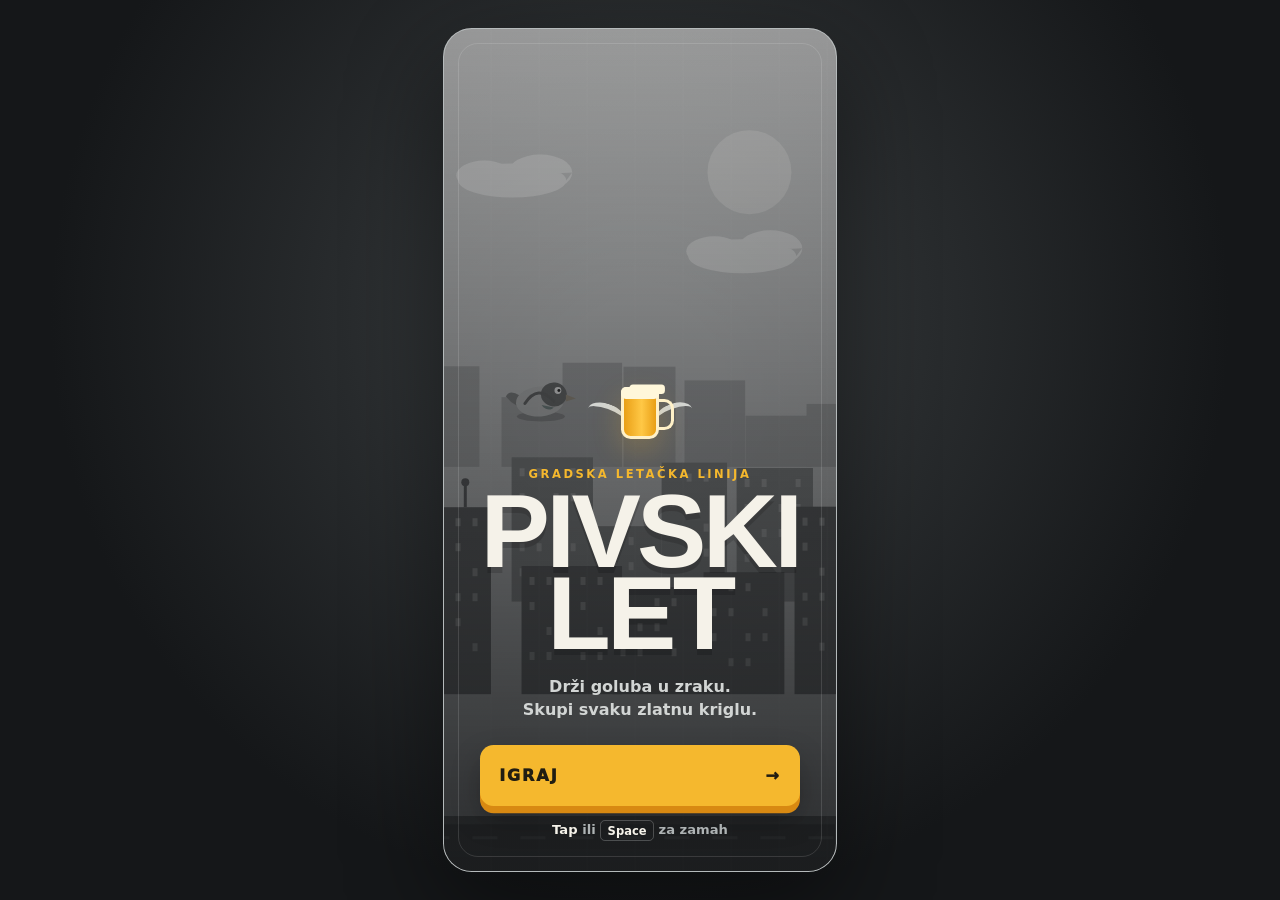
==== project/index.html @ b0bd7ba8 "Initial project baseline" ====
<!doctype html>
<html lang="hr">
  <head>
    <meta charset="UTF-8" />
    <meta name="viewport" content="width=device-width, initial-scale=1, viewport-fit=cover, maximum-scale=1, user-scalable=no" />
    <meta name="theme-color" content="#25282b" />
    <meta
      name="description"
      content="Pivski let — mala mobile-first endless flyer igra o golubu koji skuplja pive iznad grada."
    />
    <link
      rel="icon"
      type="image/svg+xml"
      href="data:image/svg+xml,%3Csvg xmlns='http://www.w3.org/2000/svg' viewBox='0 0 64 64'%3E%3Crect width='64' height='64' rx='14' fill='%2325282b'/%3E%3Cpath d='M18 15h25v34H18z' fill='%23f5b82e'/%3E%3Cpath d='M43 23h7v18h-7' fill='none' stroke='%23f5b82e' stroke-width='6'/%3E%3Cpath d='M18 15h25v8H18z' fill='%23fff4c4'/%3E%3C/svg%3E"
    />
    <title>Pivski let</title>
    <link rel="stylesheet" href="./styles/style.css" />
  </head>
  <body>
    <main class="game-shell" aria-label="Pivski let — endless flyer igra">
      <canvas id="game-canvas" aria-label="Prostor igre"></canvas>

      <section id="hud" class="hud" aria-label="Rezultat igre" hidden>
        <div class="hud-score">
          <span>REZULTAT</span>
          <strong id="score-value">0</strong>
        </div>
        <div class="hud-pill" aria-label="Skupljene pive">
          <span class="beer-dot" aria-hidden="true"></span>
          <strong id="beer-value">0</strong>
        </div>
        <div class="hud-pill hud-distance" aria-label="Prijeđena udaljenost">
          <strong id="distance-value">0 m</strong>
        </div>
      </section>

      <section id="start-screen" class="screen screen-start">
        <div class="brand-mark" aria-hidden="true">
          <span class="wing wing-left"></span>
          <span class="mug"><span></span></span>
          <span class="wing wing-right"></span>
        </div>
        <p class="eyebrow">GRADSKA LETAČKA LINIJA</p>
        <h1>PIVSKI<br />LET</h1>
        <p class="screen-copy">Drži goluba u zraku.<br />Skupi svaku zlatnu kriglu.</p>
        <button id="play-button" class="primary-button" type="button">
          <span>IGRAJ</span>
          <span aria-hidden="true">→</span>
        </button>
        <p class="control-hint"><span>Tap</span> ili <kbd>Space</kbd> za zamah</p>
      </section>

      <section id="game-over-screen" class="screen screen-over" hidden>
        <p class="eyebrow">LET JE ZAVRŠEN</p>
        <h2>KRAJ<br />RUNDE</h2>
        <div class="results" aria-label="Rezultati runde">
          <div class="result-main">
            <span>REZULTAT</span>
            <strong id="final-score">0</strong>
          </div>
          <div>
            <span>UDALJENOST</span>
            <strong id="final-distance">0 m</strong>
          </div>
          <div>
            <span>PIVE</span>
            <strong id="final-beers">0</strong>
          </div>
        </div>
        <button id="replay-button" class="primary-button" type="button">
          <span>PONOVNO</span>
          <span aria-hidden="true">↻</span>
        </button>
      </section>

      <div id="touch-prompt" class="touch-prompt" hidden aria-hidden="true">
        TAPNI ZA ZAMAH
      </div>
    </main>

    <script type="module" src="./src/main.js"></script>
  </body>
</html>
---- project/styles/style.css ----
:root {
  color-scheme: dark;
  font-family: Inter, ui-sans-serif, system-ui, -apple-system, BlinkMacSystemFont, "Segoe UI", sans-serif;
  --ink: #f5f2e9;
  --muted: #aeb3b4;
  --charcoal: #25282b;
  --panel: rgba(26, 28, 30, 0.82);
  --gold: #f5b82e;
  --gold-deep: #d88912;
}

* {
  box-sizing: border-box;
  -webkit-tap-highlight-color: transparent;
}

html,
body {
  width: 100%;
  height: 100%;
  margin: 0;
  overflow: hidden;
  overscroll-behavior: none;
  background: #151719;
}

body {
  display: grid;
  place-items: center;
  touch-action: none;
  user-select: none;
  -webkit-user-select: none;
}

button {
  font: inherit;
}

.game-shell {
  position: relative;
  isolation: isolate;
  width: 100vw;
  height: 100vh;
  height: 100svh;
  overflow: hidden;
  background: #abb0b1;
}

#game-canvas {
  display: block;
  width: 100%;
  height: 100%;
  touch-action: none;
}

.hud {
  position: absolute;
  z-index: 5;
  top: max(1rem, env(safe-area-inset-top));
  left: 1rem;
  right: 1rem;
  display: grid;
  grid-template-columns: 1fr auto auto;
  align-items: start;
  gap: 0.5rem;
  pointer-events: none;
}

.hud[hidden],
.screen[hidden],
.touch-prompt[hidden] {
  display: none;
}

.hud-score,
.hud-pill {
  min-height: 3.25rem;
  border: 1px solid rgba(255, 255, 255, 0.14);
  border-radius: 0.9rem;
  background: rgba(30, 32, 34, 0.78);
  box-shadow: 0 0.35rem 1rem rgba(0, 0, 0, 0.16);
  backdrop-filter: blur(8px);
}

.hud-score {
  display: flex;
  flex-direction: column;
  justify-content: center;
  min-width: 7.5rem;
  padding: 0.48rem 0.72rem;
}

.hud-score span,
.results span {
  color: var(--muted);
  font-size: 0.67rem;
  font-weight: 800;
  letter-spacing: 0.12em;
}

.hud-score strong {
  color: var(--ink);
  font-size: 1.35rem;
  font-variant-numeric: tabular-nums;
  line-height: 1;
}

.hud-pill {
  display: flex;
  align-items: center;
  justify-content: center;
  gap: 0.42rem;
  min-width: 3.65rem;
  padding: 0 0.7rem;
  color: var(--ink);
  font-size: 1rem;
  font-variant-numeric: tabular-nums;
}

.beer-dot {
  position: relative;
  width: 0.9rem;
  height: 1.15rem;
  border: 2px solid #fff0bd;
  border-radius: 0.15rem 0.15rem 0.28rem 0.28rem;
  background: var(--gold);
}

.beer-dot::after {
  content: "";
  position: absolute;
  top: 0.15rem;
  right: -0.42rem;
  width: 0.32rem;
  height: 0.56rem;
  border: 2px solid #fff0bd;
  border-left: 0;
  border-radius: 0 0.25rem 0.25rem 0;
}

.screen {
  position: absolute;
  z-index: 10;
  inset: 0;
  display: flex;
  flex-direction: column;
  align-items: center;
  justify-content: center;
  padding: max(2rem, env(safe-area-inset-top)) 1.5rem max(2rem, env(safe-area-inset-bottom));
  color: var(--ink);
  text-align: center;
  background:
    linear-gradient(180deg, rgba(24, 26, 28, 0.2), rgba(24, 26, 28, 0.78)),
    repeating-linear-gradient(90deg, transparent 0 46px, rgba(255, 255, 255, 0.022) 47px 48px);
  backdrop-filter: grayscale(0.8) contrast(1.04);
}

.screen::before {
  content: "";
  position: absolute;
  inset: 0.85rem;
  z-index: -1;
  border: 1px solid rgba(255, 255, 255, 0.13);
  border-radius: 1.25rem;
  pointer-events: none;
}

.screen-start {
  justify-content: flex-end;
  padding-bottom: max(2.1rem, calc(env(safe-area-inset-bottom) + 1.25rem));
}

.brand-mark {
  position: relative;
  display: flex;
  align-items: center;
  justify-content: center;
  width: 7.2rem;
  height: 4.5rem;
  margin-bottom: 1.1rem;
}

.mug {
  position: relative;
  z-index: 2;
  width: 2.5rem;
  height: 3.25rem;
  border: 0.24rem solid #fff1c8;
  border-radius: 0.35rem 0.35rem 0.6rem 0.6rem;
  background: linear-gradient(90deg, #e99f16, #ffc846 55%, #e99f16);
  box-shadow: 0 0.7rem 1.8rem rgba(245, 184, 46, 0.22);
}

.mug::before {
  content: "";
  position: absolute;
  top: -0.2rem;
  left: -0.18rem;
  width: 2.35rem;
  height: 0.72rem;
  border-radius: 0.3rem;
  background: #fff7da;
  box-shadow: 0.45rem -0.23rem 0 -0.08rem #fff7da;
}

.mug::after {
  content: "";
  position: absolute;
  top: 0.54rem;
  right: -1.12rem;
  width: 0.8rem;
  height: 1.55rem;
  border: 0.24rem solid #fff1c8;
  border-left: 0;
  border-radius: 0 0.6rem 0.6rem 0;
}

.wing {
  width: 2.6rem;
  height: 1.45rem;
  border-top: 0.32rem solid #d3d5d2;
  border-radius: 50%;
}

.wing-left {
  transform: rotate(20deg) translateX(0.3rem);
}

.wing-right {
  transform: rotate(-20deg) translateX(-0.3rem);
}

.eyebrow {
  margin: 0 0 0.65rem;
  color: var(--gold);
  font-size: 0.72rem;
  font-weight: 900;
  letter-spacing: 0.22em;
}

h1,
h2 {
  margin: 0;
  color: var(--ink);
  font-family: Impact, Haettenschweiler, "Arial Narrow Bold", sans-serif;
  font-size: clamp(4.2rem, 22vw, 6.5rem);
  font-weight: 900;
  letter-spacing: -0.035em;
  line-height: 0.78;
  text-shadow: 0 0.35rem 0 rgba(0, 0, 0, 0.15);
}

.screen-copy {
  margin: 1.35rem 0 1.45rem;
  color: #d2d5d4;
  font-size: 1rem;
  font-weight: 650;
  line-height: 1.45;
}

.primary-button {
  display: flex;
  align-items: center;
  justify-content: space-between;
  width: min(100%, 20rem);
  min-height: 3.8rem;
  padding: 0 1.2rem;
  border: 0;
  border-radius: 0.85rem;
  color: #211d12;
  background: var(--gold);
  box-shadow: 0 0.45rem 0 var(--gold-deep), 0 0.8rem 1.8rem rgba(0, 0, 0, 0.28);
  font-size: 1rem;
  font-weight: 950;
  letter-spacing: 0.12em;
  cursor: pointer;
  transition: transform 120ms ease, box-shadow 120ms ease, filter 120ms ease;
}

.primary-button:hover {
  filter: brightness(1.06);
}

.primary-button:active {
  transform: translateY(0.22rem);
  box-shadow: 0 0.23rem 0 var(--gold-deep), 0 0.5rem 1.2rem rgba(0, 0, 0, 0.25);
}

.primary-button:focus-visible {
  outline: 0.22rem solid var(--ink);
  outline-offset: 0.2rem;
}

.control-hint {
  margin: 1.05rem 0 0;
  color: var(--muted);
  font-size: 0.82rem;
  font-weight: 650;
}

.control-hint span,
.control-hint kbd {
  color: var(--ink);
}

.control-hint kbd {
  padding: 0.18rem 0.4rem;
  border: 1px solid rgba(255, 255, 255, 0.22);
  border-radius: 0.3rem;
  font-family: inherit;
  font-size: 0.72rem;
}

.screen-over h2 {
  font-size: clamp(3.8rem, 19vw, 5.8rem);
}

.results {
  display: grid;
  grid-template-columns: 1fr 1fr;
  gap: 0.55rem;
  width: min(100%, 20rem);
  margin: 1.6rem 0 1.15rem;
}

.results > div {
  display: flex;
  flex-direction: column;
  align-items: flex-start;
  min-height: 4.6rem;
  padding: 0.75rem 0.85rem;
  border: 1px solid rgba(255, 255, 255, 0.12);
  border-radius: 0.75rem;
  background: var(--panel);
  text-align: left;
}

.results .result-main {
  grid-column: 1 / -1;
  min-height: 5.7rem;
  background: linear-gradient(135deg, rgba(245, 184, 46, 0.18), var(--panel) 70%);
}

.results strong {
  margin-top: 0.14rem;
  color: var(--ink);
  font-size: 1.55rem;
  font-variant-numeric: tabular-nums;
}

.results .result-main strong {
  color: var(--gold);
  font-size: 2.35rem;
}

.touch-prompt {
  position: absolute;
  z-index: 6;
  left: 50%;
  bottom: max(4.5rem, calc(env(safe-area-inset-bottom) + 3rem));
  padding: 0.65rem 0.85rem;
  border-radius: 99px;
  color: #f1f0eb;
  background: rgba(31, 33, 35, 0.7);
  font-size: 0.72rem;
  font-weight: 900;
  letter-spacing: 0.13em;
  transform: translateX(-50%);
  animation: prompt-pulse 1.4s ease-in-out infinite;
  pointer-events: none;
}

@keyframes prompt-pulse {
  0%, 100% { opacity: 0.48; transform: translateX(-50%) scale(0.97); }
  50% { opacity: 1; transform: translateX(-50%) scale(1); }
}

@media (min-width: 700px) {
  body {
    padding: 1.5rem;
    background:
      radial-gradient(circle at 50% 35%, #3c4042, #151719 68%);
  }

  .game-shell {
    width: min(430px, calc((100vh - 3rem) * 0.462));
    height: min(844px, calc(100vh - 3rem));
    border: 1px solid rgba(255, 255, 255, 0.12);
    border-radius: 1.8rem;
    box-shadow: 0 2rem 6rem rgba(0, 0, 0, 0.48);
  }
}

@media (max-height: 660px) {
  .brand-mark { margin-bottom: 0.55rem; transform: scale(0.8); }
  .screen-copy { margin: 0.8rem 0 1rem; }
  .control-hint { margin-top: 0.7rem; }
  .results { margin: 0.9rem 0; }
}

@media (prefers-reduced-motion: reduce) {
  *,
  *::before,
  *::after {
    animation-duration: 0.01ms !important;
    animation-iteration-count: 1 !important;
    scroll-behavior: auto !important;
  }
}
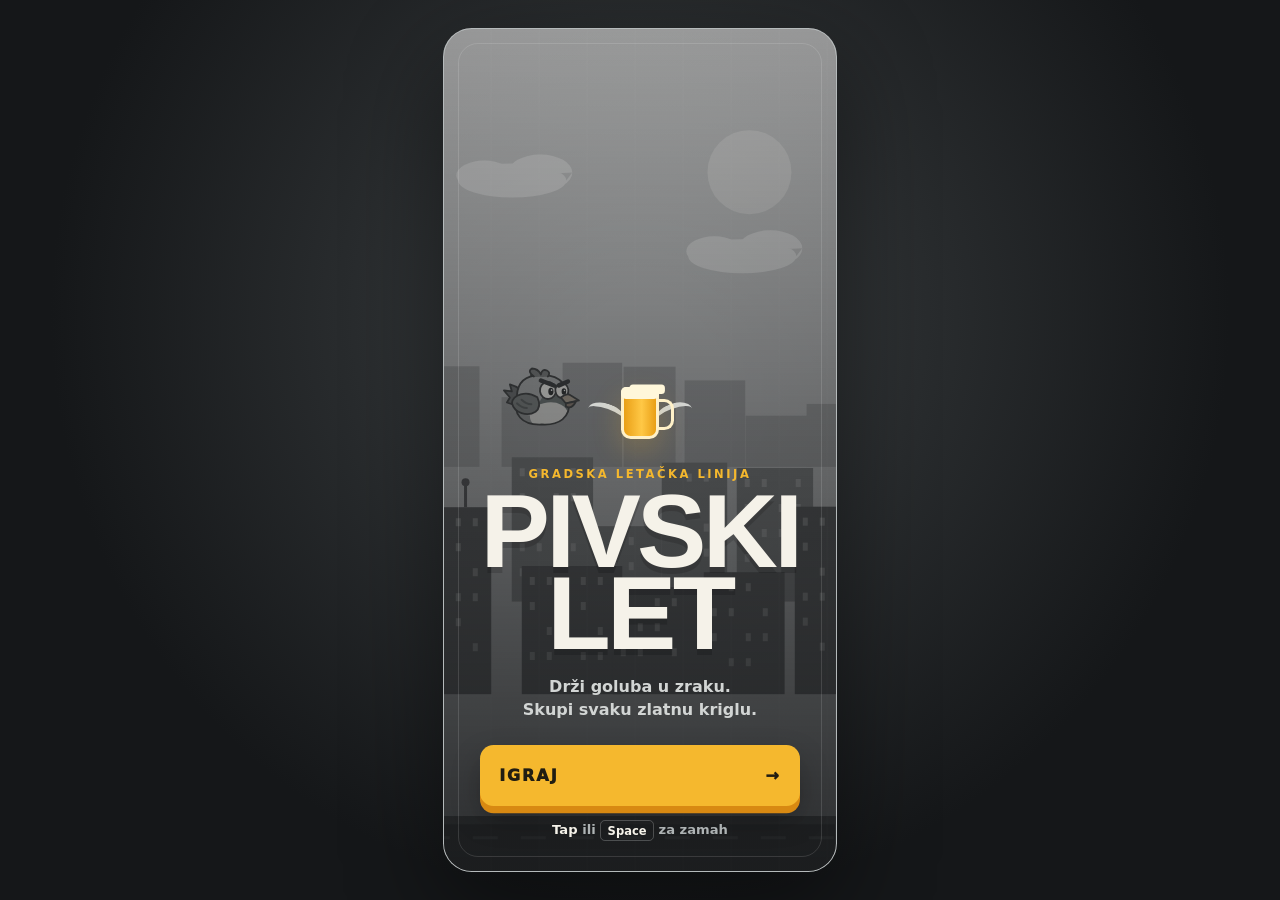
==== commit ac95c27c: "commit 2" ====
--- a/project/index.html
+++ b/project/index.html
@@ -25,12 +25,18 @@
           <span>REZULTAT</span>
           <strong id="score-value">0</strong>
         </div>
+        <div id="poop-indicator" class="poop-indicator" aria-label="Punjenje izmeta"><svg viewBox="0 0 24 24"><path d="M6 18c0-3 2-4 4-4-2-3 0-6 3-6 3 0 5 3 3 6 2 0 3 1 3 4z"/></svg><svg viewBox="0 0 24 24"><path d="M6 18c0-3 2-4 4-4-2-3 0-6 3-6 3 0 5 3 3 6 2 0 3 1 3 4z"/></svg><svg viewBox="0 0 24 24"><path d="M6 18c0-3 2-4 4-4-2-3 0-6 3-6 3 0 5 3 3 6 2 0 3 1 3 4z"/></svg><span id="coffee-boost" hidden></span></div>
         <div class="hud-pill" aria-label="Skupljene pive">
           <span class="beer-dot" aria-hidden="true"></span>
           <strong id="beer-value">0</strong>
         </div>
         <div class="hud-pill hud-distance" aria-label="Prijeđena udaljenost">
           <strong id="distance-value">0 m</strong>
+        </div>
+        <div class="hud-health" aria-label="Životi">
+          <svg class="health-heart" viewBox="0 0 24 24" aria-label="Život 1"><path d="M12 21S3 15.2 3 8.5A4.5 4.5 0 0 1 12 6a4.5 4.5 0 0 1 9 2.5C21 15.2 12 21 12 21Z"/></svg>
+          <svg class="health-heart" viewBox="0 0 24 24" aria-label="Život 2"><path d="M12 21S3 15.2 3 8.5A4.5 4.5 0 0 1 12 6a4.5 4.5 0 0 1 9 2.5C21 15.2 12 21 12 21Z"/></svg>
+          <svg class="health-heart" viewBox="0 0 24 24" aria-label="Život 3"><path d="M12 21S3 15.2 3 8.5A4.5 4.5 0 0 1 12 6a4.5 4.5 0 0 1 9 2.5C21 15.2 12 21 12 21Z"/></svg>
         </div>
       </section>
 
@@ -73,11 +79,17 @@
         </button>
       </section>
 
+      <section id="pause-overlay" class="pause-overlay" hidden>
+        <h2>PAUZA</h2>
+        <p>Pritisni Esc ili P za nastavak</p>
+      </section>
+
       <div id="touch-prompt" class="touch-prompt" hidden aria-hidden="true">
         TAPNI ZA ZAMAH
       </div>
     </main>
 
+    <script src="./assets/backgrounds/renderer.js"></script>
     <script type="module" src="./src/main.js"></script>
   </body>
 </html>
--- a/project/styles/style.css
+++ b/project/styles/style.css
@@ -60,7 +60,7 @@
   left: 1rem;
   right: 1rem;
   display: grid;
-  grid-template-columns: 1fr auto auto;
+  grid-template-columns: 1fr auto auto auto;
   align-items: start;
   gap: 0.5rem;
   pointer-events: none;
@@ -71,6 +71,49 @@
 .touch-prompt[hidden] {
   display: none;
 }
+
+.pause-overlay[hidden] {
+  display: none;
+}
+
+.pause-overlay {
+  position: absolute;
+  z-index: 8;
+  inset: 0;
+  display: flex;
+  flex-direction: column;
+  align-items: center;
+  justify-content: center;
+  color: var(--ink);
+  text-align: center;
+  background: rgba(12, 14, 16, 0.58);
+}
+
+.pause-overlay h2 {
+  margin: 0;
+  font-size: clamp(3rem, 16vw, 5rem);
+}
+
+.pause-overlay p {
+  margin: 1rem 0 0;
+  color: var(--muted);
+  font-size: 1rem;
+  font-weight: 700;
+}
+
+.poop-indicator {
+  display: flex;
+  align-items: center;
+  gap: .14rem;
+  min-height: 3.25rem;
+  padding: 0 .45rem;
+  border: 1px solid rgba(255,255,255,.14);
+  border-radius: .9rem;
+  background: rgba(30,32,34,.78);
+}
+.poop-indicator svg { width: 1.1rem; height: 1.1rem; fill: #8f705a; opacity: .35; transition: fill 200ms ease, opacity 200ms ease; }
+.poop-indicator svg.charged { fill: #5d321d; opacity: 1; }
+#coffee-boost { color: #f5b82e; font-size: .7rem; font-weight: 800; white-space: nowrap; }
 
 .hud-score,
 .hud-pill {
@@ -115,6 +158,31 @@
   color: var(--ink);
   font-size: 1rem;
   font-variant-numeric: tabular-nums;
+}
+
+.hud-health {
+  display: flex;
+  gap: 0.2rem;
+  align-items: center;
+  min-height: 3.25rem;
+  padding: 0 0.55rem;
+  border: 1px solid rgba(255, 255, 255, 0.14);
+  border-radius: 0.9rem;
+  background: rgba(30, 32, 34, 0.78);
+}
+
+.health-heart {
+  width: 1.25rem;
+  height: 1.25rem;
+  fill: #f06b62;
+  stroke: #ffd6c9;
+  stroke-width: 1.5;
+  transition: opacity 200ms ease, transform 200ms ease;
+}
+
+.health-heart.lost {
+  opacity: 0.12;
+  transform: scale(0.72);
 }
 
 .beer-dot {
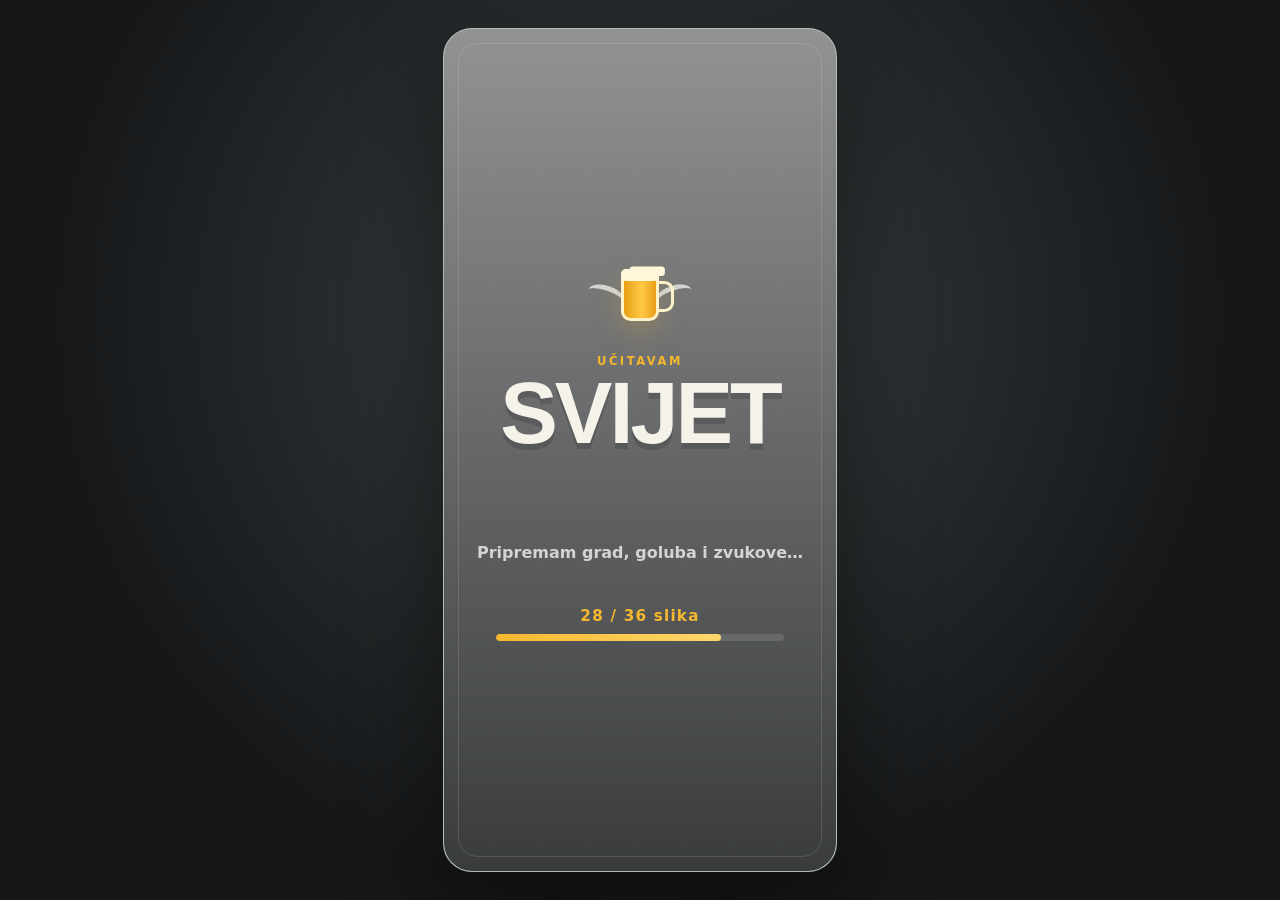
==== commit b24011f3: "Faza 10: dodaj loading screen prije start screena - index.html: novi #loading-screen overlay section" ====
--- a/project/index.html
+++ b/project/index.html
@@ -6,37 +6,52 @@
     <meta name="theme-color" content="#25282b" />
     <meta
       name="description"
-      content="Pivski let — mala mobile-first endless flyer igra o golubu koji skuplja pive iznad grada."
+      content="Doleti u Dido — mala mobile-first endless flyer igra o golubu koji leti iznad grada."
     />
     <link
       rel="icon"
       type="image/svg+xml"
       href="data:image/svg+xml,%3Csvg xmlns='http://www.w3.org/2000/svg' viewBox='0 0 64 64'%3E%3Crect width='64' height='64' rx='14' fill='%2325282b'/%3E%3Cpath d='M18 15h25v34H18z' fill='%23f5b82e'/%3E%3Cpath d='M43 23h7v18h-7' fill='none' stroke='%23f5b82e' stroke-width='6'/%3E%3Cpath d='M18 15h25v8H18z' fill='%23fff4c4'/%3E%3C/svg%3E"
     />
-    <title>Pivski let</title>
+    <title>Doleti u Dido</title>
     <link rel="stylesheet" href="./styles/style.css" />
   </head>
   <body>
-    <main class="game-shell" aria-label="Pivski let — endless flyer igra">
+    <main class="game-shell" aria-label="Doleti u Dido — endless flyer igra">
       <canvas id="game-canvas" aria-label="Prostor igre"></canvas>
 
+      <section id="loading-screen" class="screen screen-loading" aria-label="Učitavanje igre">
+        <div class="brand-mark" aria-hidden="true">
+          <span class="wing wing-left"></span>
+          <span class="mug"><span></span></span>
+          <span class="wing wing-right"></span>
+        </div>
+        <p class="eyebrow">UČITAVAM</p>
+        <h1 class="loading-headline">SVIJET<br />&nbsp;</h1>
+        <p class="screen-copy">Pripremam grad, goluba i zvukove…</p>
+        <p class="loading-progress" aria-live="polite">
+          <span id="loading-progress-text">0 / 0 slika</span>
+        </p>
+        <div class="loading-bar" aria-hidden="true">
+          <div id="loading-bar-fill" class="loading-bar-fill"></div>
+        </div>
+      </section>
+
       <section id="hud" class="hud" aria-label="Rezultat igre" hidden>
-        <div class="hud-score">
-          <span>REZULTAT</span>
-          <strong id="score-value">0</strong>
-        </div>
-        <div id="poop-indicator" class="poop-indicator" aria-label="Punjenje izmeta"><svg viewBox="0 0 24 24"><path d="M6 18c0-3 2-4 4-4-2-3 0-6 3-6 3 0 5 3 3 6 2 0 3 1 3 4z"/></svg><svg viewBox="0 0 24 24"><path d="M6 18c0-3 2-4 4-4-2-3 0-6 3-6 3 0 5 3 3 6 2 0 3 1 3 4z"/></svg><svg viewBox="0 0 24 24"><path d="M6 18c0-3 2-4 4-4-2-3 0-6 3-6 3 0 5 3 3 6 2 0 3 1 3 4z"/></svg><span id="coffee-boost" hidden></span></div>
-        <div class="hud-pill" aria-label="Skupljene pive">
-          <span class="beer-dot" aria-hidden="true"></span>
-          <strong id="beer-value">0</strong>
-        </div>
-        <div class="hud-pill hud-distance" aria-label="Prijeđena udaljenost">
-          <strong id="distance-value">0 m</strong>
-        </div>
-        <div class="hud-health" aria-label="Životi">
+        <div class="hud-block hud-health" aria-label="Životi">
           <svg class="health-heart" viewBox="0 0 24 24" aria-label="Život 1"><path d="M12 21S3 15.2 3 8.5A4.5 4.5 0 0 1 12 6a4.5 4.5 0 0 1 9 2.5C21 15.2 12 21 12 21Z"/></svg>
           <svg class="health-heart" viewBox="0 0 24 24" aria-label="Život 2"><path d="M12 21S3 15.2 3 8.5A4.5 4.5 0 0 1 12 6a4.5 4.5 0 0 1 9 2.5C21 15.2 12 21 12 21Z"/></svg>
           <svg class="health-heart" viewBox="0 0 24 24" aria-label="Život 3"><path d="M12 21S3 15.2 3 8.5A4.5 4.5 0 0 1 12 6a4.5 4.5 0 0 1 9 2.5C21 15.2 12 21 12 21Z"/></svg>
+        </div>
+        <div class="hud-block hud-beer" aria-label="Skupljene pive">
+          <span class="beer-icon" aria-hidden="true"></span>
+          <strong id="beer-value">0</strong>
+        </div>
+        <div class="hud-block hud-coffee" aria-label="Skupljene kave">
+          <span class="coffee-icon" aria-hidden="true">
+            <span class="coffee-steam"></span>
+          </span>
+          <strong id="coffee-value">0</strong>
         </div>
       </section>
 
@@ -46,9 +61,9 @@
           <span class="mug"><span></span></span>
           <span class="wing wing-right"></span>
         </div>
-        <p class="eyebrow">GRADSKA LETAČKA LINIJA</p>
-        <h1>PIVSKI<br />LET</h1>
-        <p class="screen-copy">Drži goluba u zraku.<br />Skupi svaku zlatnu kriglu.</p>
+        <p class="eyebrow">&nbsp;</p>
+        <h1>Doleti<br />u Dido</h1>
+        <p class="screen-copy">Drži goluba u zraku.</p>
         <button id="play-button" class="primary-button" type="button">
           <span>IGRAJ</span>
           <span aria-hidden="true">→</span>
@@ -61,16 +76,16 @@
         <h2>KRAJ<br />RUNDE</h2>
         <div class="results" aria-label="Rezultati runde">
           <div class="result-main">
-            <span>REZULTAT</span>
+            <span>UKUPNO</span>
             <strong id="final-score">0</strong>
-          </div>
-          <div>
-            <span>UDALJENOST</span>
-            <strong id="final-distance">0 m</strong>
           </div>
           <div>
             <span>PIVE</span>
             <strong id="final-beers">0</strong>
+          </div>
+          <div>
+            <span>KAVE</span>
+            <strong id="final-coffees">0</strong>
           </div>
         </div>
         <button id="replay-button" class="primary-button" type="button">
--- a/project/styles/style.css
+++ b/project/styles/style.css
@@ -56,14 +56,43 @@
 .hud {
   position: absolute;
   z-index: 5;
-  top: max(1rem, env(safe-area-inset-top));
-  left: 1rem;
-  right: 1rem;
+  bottom: max(0.7rem, env(safe-area-inset-bottom));
+  left: 0.7rem;
+  right: 0.7rem;
   display: grid;
-  grid-template-columns: 1fr auto auto auto;
-  align-items: start;
-  gap: 0.5rem;
+  grid-template-columns: auto 1fr 1fr;
+  align-items: stretch;
+  gap: 0.4rem;
   pointer-events: none;
+}
+
+.hud-block {
+  display: flex;
+  align-items: center;
+  justify-content: center;
+  gap: 0.4rem;
+  min-height: 2.7rem;
+  padding: 0 0.7rem;
+  border: 1px solid rgba(255, 255, 255, 0.14);
+  border-radius: 0.85rem;
+  background: rgba(30, 32, 34, 0.78);
+  box-shadow: 0 0.3rem 0.85rem rgba(0, 0, 0, 0.16);
+  backdrop-filter: blur(8px);
+  color: var(--ink);
+  font-size: 0.95rem;
+  font-weight: 800;
+  font-variant-numeric: tabular-nums;
+  overflow: visible;
+}
+
+.hud-beer,
+.hud-coffee {
+  justify-content: center;
+}
+
+.hud-health {
+  gap: 0.18rem;
+  padding: 0 0.5rem;
 }
 
 .hud[hidden],
@@ -136,14 +165,22 @@
 .hud-score span,
 .results span {
   color: var(--muted);
-  font-size: 0.67rem;
+  font-size: 0.58rem;
   font-weight: 800;
   letter-spacing: 0.12em;
 }
 
 .hud-score strong {
   color: var(--ink);
-  font-size: 1.35rem;
+  font-size: 1.1rem;
+  font-variant-numeric: tabular-nums;
+  line-height: 1;
+}
+
+.hud-distance strong {
+  color: var(--gold);
+  font-size: 0.78rem;
+  font-weight: 800;
   font-variant-numeric: tabular-nums;
   line-height: 1;
 }
@@ -172,8 +209,8 @@
 }
 
 .health-heart {
-  width: 1.25rem;
-  height: 1.25rem;
+  width: 1.05rem;
+  height: 1.05rem;
   fill: #f06b62;
   stroke: #ffd6c9;
   stroke-width: 1.5;
@@ -185,25 +222,106 @@
   transform: scale(0.72);
 }
 
-.beer-dot {
+/* Beer mug icon — gold body, white foam head, handle on the right.
+   Sized to match the coffee cup next to it. */
+.beer-icon {
   position: relative;
-  width: 0.9rem;
-  height: 1.15rem;
-  border: 2px solid #fff0bd;
-  border-radius: 0.15rem 0.15rem 0.28rem 0.28rem;
-  background: var(--gold);
-}
-
-.beer-dot::after {
+  display: inline-block;
+  width: 1.2rem;
+  height: 1.5rem;
+  border: 0.16rem solid #fff0bd;
+  border-bottom: 0.16rem solid #fff0bd;
+  border-radius: 0.16rem 0.16rem 0.22rem 0.22rem;
+  background: linear-gradient(180deg, #ffd76b 0%, #f5b82e 60%, #d88912 100%);
+  box-shadow: inset 0 0.22rem 0 rgba(255, 255, 255, 0.45),
+              0 0 0.55rem rgba(245, 184, 46, 0.55);
+}
+.beer-icon::before {
+  /* Foam head */
   content: "";
   position: absolute;
-  top: 0.15rem;
-  right: -0.42rem;
-  width: 0.32rem;
-  height: 0.56rem;
-  border: 2px solid #fff0bd;
+  top: -0.14rem;
+  left: -0.06rem;
+  right: -0.06rem;
+  height: 0.4rem;
+  background: #fff7da;
+  border-radius: 0.7rem 0.7rem 0.25rem 0.25rem / 0.7rem 0.7rem 0.25rem 0.25rem;
+}
+.beer-icon::after {
+  /* Handle */
+  content: "";
+  position: absolute;
+  top: 0.36rem;
+  right: -0.52rem;
+  width: 0.4rem;
+  height: 0.62rem;
+  border: 0.16rem solid #fff0bd;
   border-left: 0;
-  border-radius: 0 0.25rem 0.25rem 0;
+  border-radius: 0 0.32rem 0.32rem 0;
+}
+
+/* Coffee cup icon — matches the in-level drawCoffee() style:
+   a cream-white cup with a handle on the right, two steam wisps rising
+   above it, and the same warm gold glow as the beer. Sized to match
+   the beer mug (1.2 × 1.5 rem body). */
+.coffee-icon {
+  position: relative;
+  display: inline-block;
+  width: 1.2rem;
+  height: 1.5rem;
+  border: 0.14rem solid #ffffff;
+  border-radius: 0.22rem 0.22rem 0.32rem 0.32rem;
+  background: #ffffff;
+  /* Same warm gold glow as the beer / in-level coffee collectible. */
+  box-shadow: 0 0 0.55rem rgba(245, 184, 46, 0.55);
+  margin-top: 0.55rem; /* room for steam above */
+}
+
+/* Handle — small ear on the right side. */
+.coffee-icon::after {
+  content: "";
+  position: absolute;
+  top: 0.5rem;
+  right: -0.34rem;
+  width: 0.28rem;
+  height: 0.5rem;
+  border: 0.14rem solid #ffffff;
+  border-left: 0;
+  border-radius: 0 0.28rem 0.28rem 0;
+  background: transparent;
+}
+
+/* Steam — two thin wavy lines rising above the cup, drawn on a child
+   <span> so they can use ::before and ::after independently of the cup. */
+.coffee-steam {
+  position: absolute;
+  left: 50%;
+  top: -0.55rem;
+  width: 1rem;
+  height: 0.6rem;
+  margin-left: -0.5rem;
+  pointer-events: none;
+}
+.coffee-steam::before,
+.coffee-steam::after {
+  content: "";
+  position: absolute;
+  top: 0;
+  width: 0.16rem;
+  height: 0.55rem;
+  border-radius: 0.16rem 0.16rem 0 0;
+  border: 0.1rem solid #ffffff;
+  border-bottom: 0;
+  background: transparent;
+}
+.coffee-steam::before {
+  left: 0.2rem;
+  height: 0.55rem;
+}
+.coffee-steam::after {
+  right: 0.2rem;
+  height: 0.45rem;
+  top: 0.05rem;
 }
 
 .screen {
@@ -236,6 +354,112 @@
 .screen-start {
   justify-content: flex-end;
   padding-bottom: max(2.1rem, calc(env(safe-area-inset-bottom) + 1.25rem));
+}
+
+/* Loading screen — shown while parallax PNGs and bird SVG are being fetched
+   and decoded. Same dark frame as other screens, but with breathing wings,
+   a determinate progress bar, and the percentage text updated every batch. */
+.screen-loading {
+  z-index: 20; /* above other screens so nothing else bleeds through */
+  justify-content: center;
+  padding-top: max(2rem, env(safe-area-inset-top));
+  padding-bottom: max(2rem, env(safe-area-inset-bottom));
+}
+
+/* Hide determinate elements until first progress callback fires. */
+.screen-loading .loading-progress,
+.screen-loading .loading-bar {
+  visibility: hidden;
+}
+.screen-loading.has-progress .loading-progress,
+.screen-loading.has-progress .loading-bar {
+  visibility: visible;
+}
+
+/* Keep the brand-mark alive — same .brand-mark from start screen, just with
+  a "breathing" opacity loop so it doesn't look frozen. */
+.screen-loading .brand-mark {
+  animation: loading-breath 1.4s ease-in-out infinite;
+  margin-bottom: 1.4rem;
+}
+
+@keyframes loading-breath {
+  0%, 100% { opacity: 0.6; transform: scale(0.97); }
+  50%      { opacity: 1.0; transform: scale(1.0); }
+}
+
+.loading-headline {
+  margin: 0;
+  color: var(--ink);
+  font-family: Impact, Haettenschweiler, "Arial Narrow Bold", sans-serif;
+  font-size: clamp(3.4rem, 18vw, 5.4rem);
+  font-weight: 900;
+  letter-spacing: -0.035em;
+  line-height: 0.82;
+  text-shadow: 0 0.35rem 0 rgba(0, 0, 0, 0.15);
+  text-align: center;
+}
+
+.loading-progress {
+  margin: 1.2rem 0 0.55rem;
+  color: var(--gold);
+  font-size: 0.95rem;
+  font-weight: 800;
+  letter-spacing: 0.08em;
+  font-variant-numeric: tabular-nums;
+}
+
+.loading-bar {
+  width: min(100%, 18rem);
+  height: 0.42rem;
+  margin: 0 auto;
+  border-radius: 99px;
+  background: rgba(255, 255, 255, 0.12);
+  overflow: hidden;
+}
+
+.loading-bar-fill {
+  width: 0%;
+  height: 100%;
+  background: linear-gradient(90deg, var(--gold) 0%, #ffd76b 100%);
+  border-radius: 99px;
+  transition: width 180ms ease-out;
+}
+
+/* When the screen is fading out before being detached from the DOM tree,
+  give it a short transition so the user doesn't see a hard pop. */
+.screen-loading.is-leaving {
+  pointer-events: none;
+  opacity: 0;
+  transition: opacity 320ms ease;
+}
+
+/* Offline / fallback toast — used by Game when the parallax JSON failed to
+   load and we fell back to the procedural scene. Single instance lives
+   inside .game-shell, fades in for ~5 s, then fades out. */
+.offline-toast {
+  position: absolute;
+  z-index: 30;
+  bottom: max(1.2rem, env(safe-area-inset-bottom));
+  left: 50%;
+  transform: translateX(-50%) translateY(0.6rem);
+  padding: 0.7rem 1.1rem;
+  border: 1px solid rgba(245, 184, 46, 0.45);
+  border-radius: 0.7rem;
+  color: var(--ink);
+  background: rgba(31, 33, 35, 0.92);
+  box-shadow: 0 0.6rem 1.6rem rgba(0, 0, 0, 0.32);
+  font-size: 0.85rem;
+  font-weight: 750;
+  letter-spacing: 0.02em;
+  opacity: 0;
+  pointer-events: none;
+  transition: opacity 260ms ease, transform 260ms ease;
+  white-space: nowrap;
+}
+.offline-toast.is-visible {
+  opacity: 1;
+  transform: translateX(-50%) translateY(0);
 }
 
 .brand-mark {
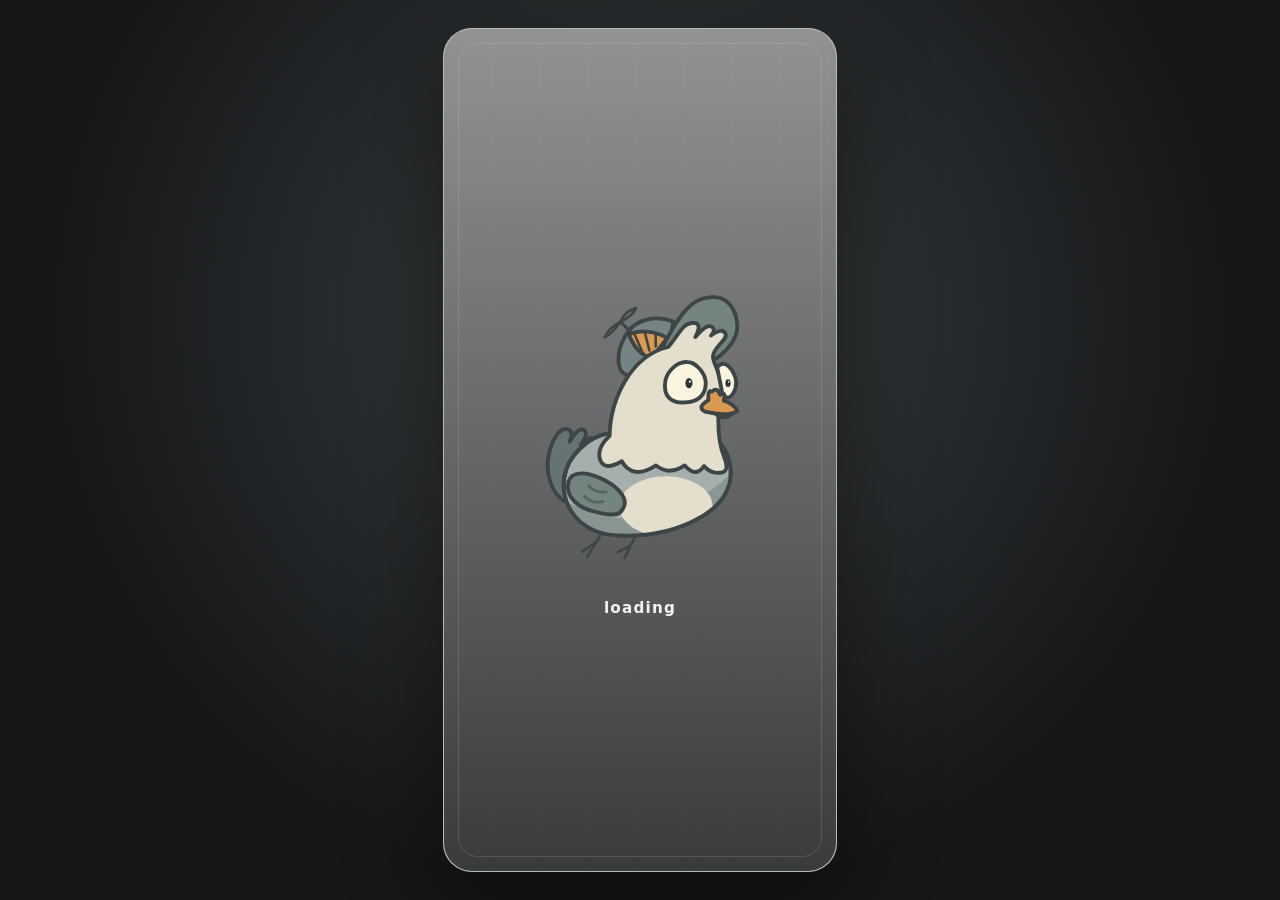
==== commit e2ca230b: "Loading screen" ====
--- a/project/index.html
+++ b/project/index.html
@@ -21,20 +21,9 @@
       <canvas id="game-canvas" aria-label="Prostor igre"></canvas>
 
       <section id="loading-screen" class="screen screen-loading" aria-label="Učitavanje igre">
-        <div class="brand-mark" aria-hidden="true">
-          <span class="wing wing-left"></span>
-          <span class="mug"><span></span></span>
-          <span class="wing wing-right"></span>
-        </div>
-        <p class="eyebrow">UČITAVAM</p>
-        <h1 class="loading-headline">SVIJET<br />&nbsp;</h1>
-        <p class="screen-copy">Pripremam grad, goluba i zvukove…</p>
-        <p class="loading-progress" aria-live="polite">
-          <span id="loading-progress-text">0 / 0 slika</span>
-        </p>
-        <div class="loading-bar" aria-hidden="true">
-          <div id="loading-bar-fill" class="loading-bar-fill"></div>
-        </div>
+        <img class="loading-image" src="./assets/images/bird/bird_image.svg" alt="Doleti u Dido" />
+        <p class="loading-line">loading</p>
+        <p class="loading-line loading-tap" hidden>tap</p>
       </section>
 
       <section id="hud" class="hud" aria-label="Rezultat igre" hidden>
--- a/project/styles/style.css
+++ b/project/styles/style.css
@@ -357,73 +357,85 @@
 }
 
 /* Loading screen — shown while parallax PNGs and bird SVG are being fetched
-   and decoded. Same dark frame as other screens, but with breathing wings,
-   a determinate progress bar, and the percentage text updated every batch. */
+   and decoded. Just a centered image and two short labels, in the same
+   dark / gold palette as the rest of the game. */
 .screen-loading {
   z-index: 20; /* above other screens so nothing else bleeds through */
   justify-content: center;
+  gap: 1.2rem;
   padding-top: max(2rem, env(safe-area-inset-top));
   padding-bottom: max(2rem, env(safe-area-inset-bottom));
 }
 
-/* Hide determinate elements until first progress callback fires. */
-.screen-loading .loading-progress,
-.screen-loading .loading-bar {
-  visibility: hidden;
-}
-.screen-loading.has-progress .loading-progress,
-.screen-loading.has-progress .loading-bar {
-  visibility: visible;
-}
-
-/* Keep the brand-mark alive — same .brand-mark from start screen, just with
-  a "breathing" opacity loop so it doesn't look frozen. */
-.screen-loading .brand-mark {
-  animation: loading-breath 1.4s ease-in-out infinite;
-  margin-bottom: 1.4rem;
-}
-
-@keyframes loading-breath {
-  0%, 100% { opacity: 0.6; transform: scale(0.97); }
-  50%      { opacity: 1.0; transform: scale(1.0); }
-}
-
-.loading-headline {
+/* Centered title image — bird.svg is roughly square at its natural size, so
+   we cap it at ~38% of the viewport width on phones and let it scale down
+   on bigger screens. Aspect-ratio is preserved via the natural width/height
+   attributes on the <img>. */
+.loading-image {
+  width: min(38vw, 14rem);
+  height: auto;
+  margin-bottom: 0.6rem;
+}
+
+.loading-line {
   margin: 0;
   color: var(--ink);
-  font-family: Impact, Haettenschweiler, "Arial Narrow Bold", sans-serif;
-  font-size: clamp(3.4rem, 18vw, 5.4rem);
-  font-weight: 900;
-  letter-spacing: -0.035em;
-  line-height: 0.82;
-  text-shadow: 0 0.35rem 0 rgba(0, 0, 0, 0.15);
+  font-size: 0.95rem;
+  font-weight: 700;
+  letter-spacing: 0.08em;
   text-align: center;
 }
 
-.loading-progress {
-  margin: 1.2rem 0 0.55rem;
+/* Tap-to-continue state. When the parallax + bird SVG have finished
+   loading, ui.showTapToContinue() adds .is-tap to the loading screen.
+   That class:
+     - hides the "loading" line (it has no meaning anymore)
+     - shows the .loading-tap line ("tap")
+     - spawns a ripple ring under the "tap" text (see @keyframes tap-ripple)
+   The bird image stays static — the ripple below the prompt is the only
+   visual cue that the screen is alive and waiting. */
+.screen-loading.is-tap .loading-line:not(.loading-tap) {
+  display: none;
+}
+
+.screen-loading.is-tap .loading-tap {
+  display: block;
   color: var(--gold);
-  font-size: 0.95rem;
-  font-weight: 800;
-  letter-spacing: 0.08em;
-  font-variant-numeric: tabular-nums;
-}
-
-.loading-bar {
-  width: min(100%, 18rem);
-  height: 0.42rem;
-  margin: 0 auto;
-  border-radius: 99px;
-  background: rgba(255, 255, 255, 0.12);
-  overflow: hidden;
-}
-
-.loading-bar-fill {
-  width: 0%;
-  height: 100%;
-  background: linear-gradient(90deg, var(--gold) 0%, #ffd76b 100%);
-  border-radius: 99px;
-  transition: width 180ms ease-out;
+  font-size: 1.05rem;
+  position: relative;
+  padding: 0.6rem 1.2rem;
+}
+
+/* Ripple ring — pseudo-element absolutely positioned under the "tap" text.
+   Expands from a small dot to a wide circle while fading out, then
+   restarts. Two ripples with a 0.6 s offset give a continuous "tapping"
+   rhythm. */
+.screen-loading.is-tap .loading-tap::before,
+.screen-loading.is-tap .loading-tap::after {
+  content: "";
+  position: absolute;
+  left: 50%;
+  top: 50%;
+  width: 0.5rem;
+  height: 0.5rem;
+  border: 2px solid var(--gold);
+  border-radius: 50%;
+  transform: translate(-50%, -50%);
+  pointer-events: none;
+  animation: tap-ripple 1.4s ease-out infinite;
+  opacity: 0;
+}
+
+.screen-loading.is-tap .loading-tap::after {
+  /* Second ripple — half a cycle offset so a new ring is always on
+     screen. Without it the rhythm feels like a single thump rather
+     than a continuous tap. */
+  animation-delay: 0.7s;
+}
+
+@keyframes tap-ripple {
+  0%   { width: 0.5rem; height: 0.5rem; opacity: 0.8; }
+  100% { width: 5rem;   height: 5rem;   opacity: 0;   }
 }
 
 /* When the screen is fading out before being detached from the DOM tree,
